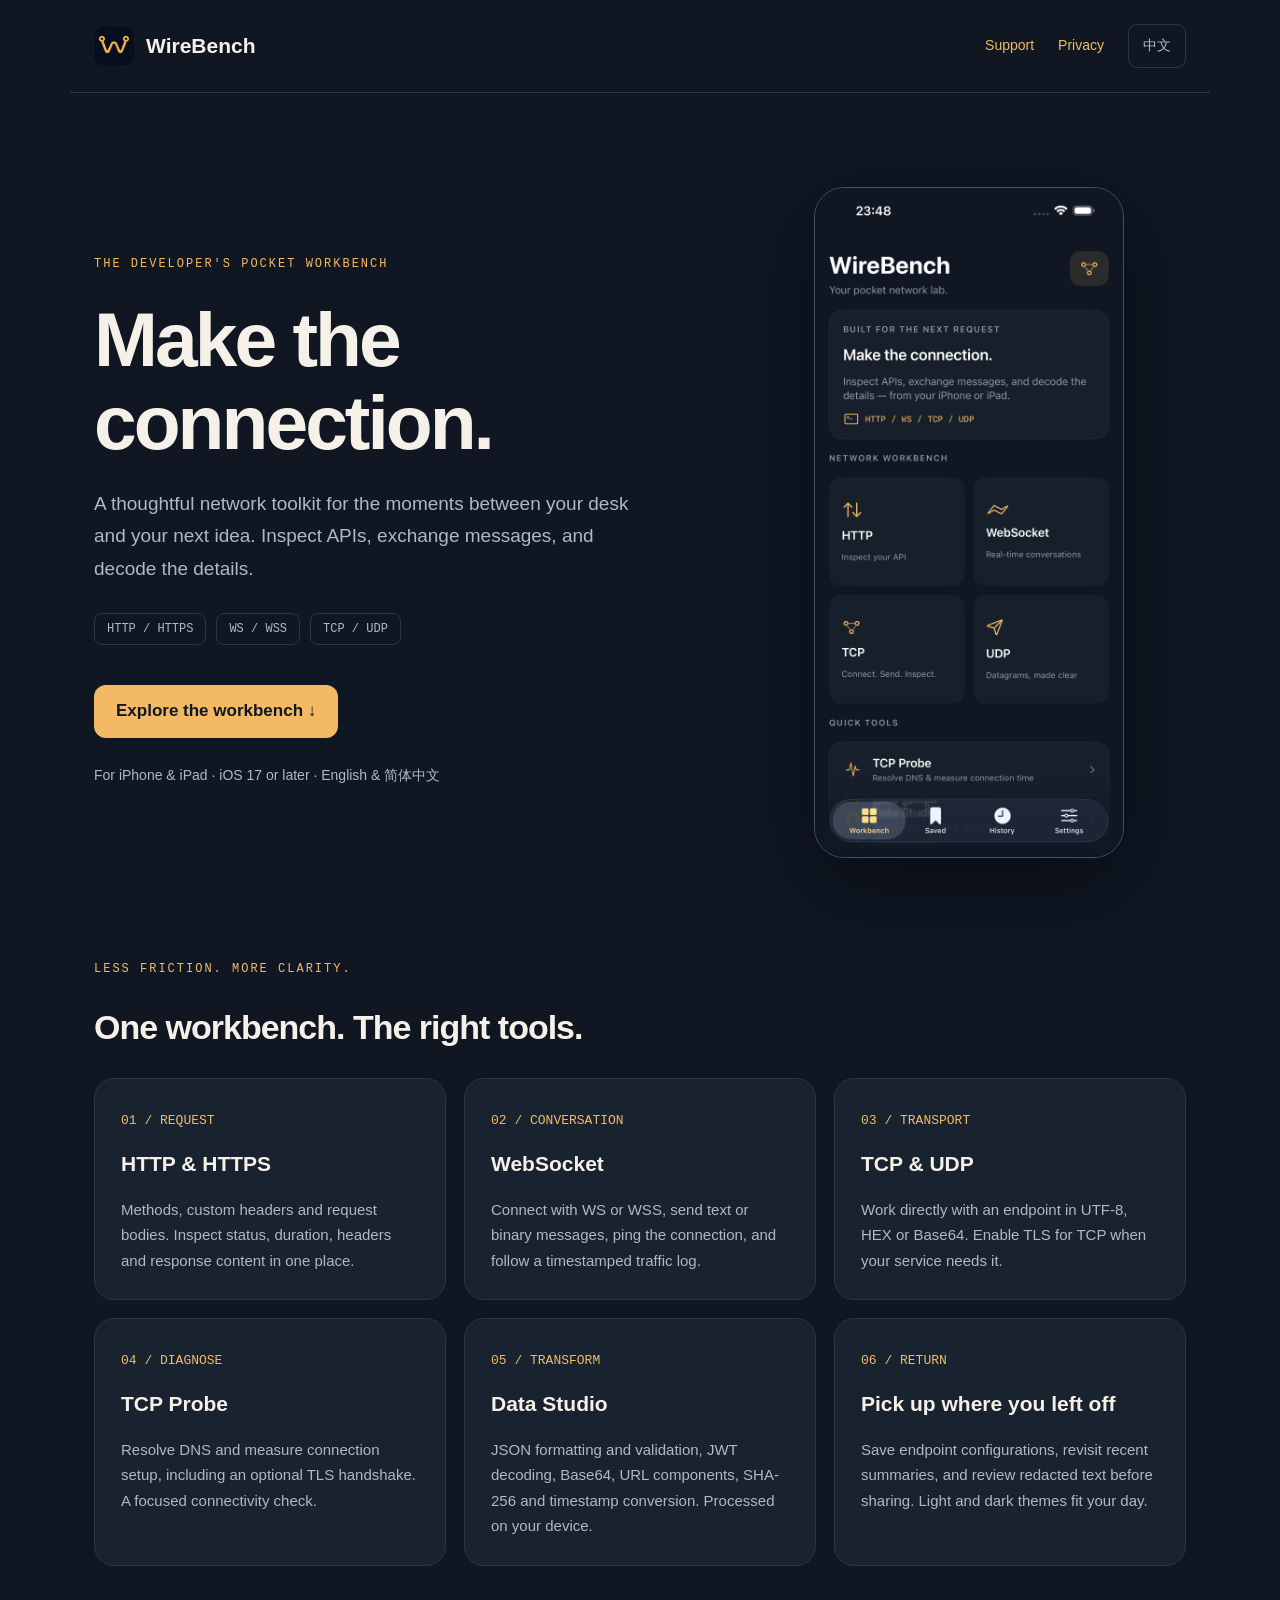
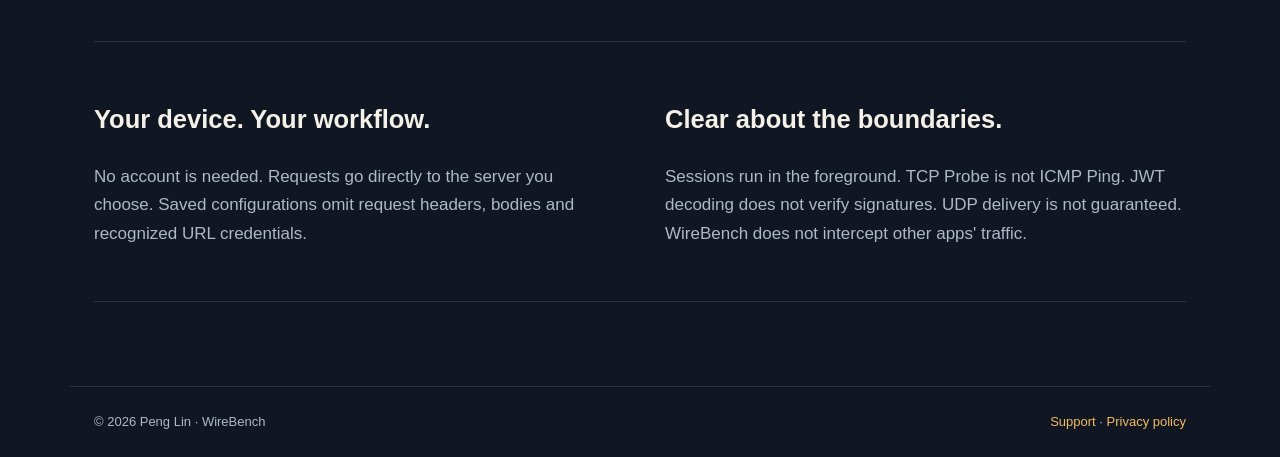
==== index.html @ ddaa2ca5 "Publish WireBench marketing privacy and support pages" ====
<!doctype html><html lang="en"><head><meta charset="utf-8"><meta name="viewport" content="width=device-width,initial-scale=1"><meta name="description" content="WireBench — a native network workbench for iPhone and iPad. HTTP, WebSocket, TCP, UDP and everyday developer data tools."><meta name="theme-color" content="#101723"><title>WireBench — Your pocket network lab</title><link rel="icon" href="icon.png"><link rel="stylesheet" href="style.css"></head><body>
<header><a class="brand" href="./"><img src="icon.png" alt="">WireBench</a><nav><a href="support.html" data-en="Support" data-zh="使用支持">Support</a><a href="privacy.html" data-en="Privacy" data-zh="隐私政策">Privacy</a><button id="language" aria-label="Switch language">中文</button></nav></header>
<main><section class="hero"><div><p class="eyebrow" data-en="THE DEVELOPER'S POCKET WORKBENCH" data-zh="开发者的随身联调台">THE DEVELOPER'S POCKET WORKBENCH</p><h1 data-en="Make the<br>connection." data-zh="让连接，<br>清晰可见。">Make the<br>connection.</h1><p class="lead" data-en="A thoughtful network toolkit for the moments between your desk and your next idea. Inspect APIs, exchange messages, and decode the details." data-zh="为日常开发中的小任务准备。检查接口、收发报文、解析数据，在 iPhone 和 iPad 上把问题看清楚。">A thoughtful network toolkit for the moments between your desk and your next idea. Inspect APIs, exchange messages, and decode the details.</p><div class="pillrow"><span class="pill">HTTP / HTTPS</span><span class="pill">WS / WSS</span><span class="pill">TCP / UDP</span></div><a class="cta" href="#tools" data-en="Explore the workbench ↓" data-zh="了解工具能力 ↓">Explore the workbench ↓</a><p class="note" data-en="For iPhone & iPad · iOS 17 or later · English & 简体中文" data-zh="适用于 iPhone 与 iPad · iOS 17 及以上 · 中英文">For iPhone & iPad · iOS 17 or later · English & 简体中文</p></div><img class="shot" src="workbench.png" alt="WireBench running on iPhone, showing its network tools"></section>
<section id="tools"><p class="eyebrow" data-en="LESS FRICTION. MORE CLARITY." data-zh="让每一次联调更清晰">LESS FRICTION. MORE CLARITY.</p><h2 class="section-title" data-en="One workbench. The right tools." data-zh="一个工作台，装下常用工具。">One workbench. The right tools.</h2><div class="grid">
<article class="card"><span class="number">01 / REQUEST</span><h3>HTTP & HTTPS</h3><p data-en="Methods, custom headers and request bodies. Inspect status, duration, headers and response content in one place." data-zh="编辑请求方法、自定义请求头和请求体，在一处查看状态码、耗时与响应内容。">Methods, custom headers and request bodies. Inspect status, duration, headers and response content in one place.</p></article>
<article class="card"><span class="number">02 / CONVERSATION</span><h3>WebSocket</h3><p data-en="Connect with WS or WSS, send text or binary messages, ping the connection, and follow a timestamped traffic log." data-zh="连接 WS / WSS，发送文本或二进制消息，执行协议 Ping，并查看带时间戳的收发报文。">Connect with WS or WSS, send text or binary messages, ping the connection, and follow a timestamped traffic log.</p></article>
<article class="card"><span class="number">03 / TRANSPORT</span><h3>TCP & UDP</h3><p data-en="Work directly with an endpoint in UTF-8, HEX or Base64. Enable TLS for TCP when your service needs it." data-zh="直接与端点交换数据，支持 UTF-8、HEX 与 Base64。服务需要加密时，可为 TCP 启用 TLS。">Work directly with an endpoint in UTF-8, HEX or Base64. Enable TLS for TCP when your service needs it.</p></article>
<article class="card"><span class="number">04 / DIAGNOSE</span><h3 data-en="TCP Probe" data-zh="TCP 探测">TCP Probe</h3><p data-en="Resolve DNS and measure connection setup, including an optional TLS handshake. A focused connectivity check." data-zh="解析 DNS 并测量连接建立耗时，可包含 TLS 握手，快速检查服务端口的连通性。">Resolve DNS and measure connection setup, including an optional TLS handshake. A focused connectivity check.</p></article>
<article class="card"><span class="number">05 / TRANSFORM</span><h3 data-en="Data Studio" data-zh="数据工坊">Data Studio</h3><p data-en="JSON formatting and validation, JWT decoding, Base64, URL components, SHA-256 and timestamp conversion. Processed on your device." data-zh="JSON 格式化与校验、JWT 解码、Base64、URL 组件、SHA-256 与时间戳转换，均在本机处理。">JSON formatting and validation, JWT decoding, Base64, URL components, SHA-256 and timestamp conversion. Processed on your device.</p></article>
<article class="card"><span class="number">06 / RETURN</span><h3 data-en="Pick up where you left off" data-zh="常用端点，随时再用">Pick up where you left off</h3><p data-en="Save endpoint configurations, revisit recent summaries, and review redacted text before sharing. Light and dark themes fit your day." data-zh="保存端点配置，查看最近操作摘要，分享前检查脱敏内容。深浅色主题适应不同环境。">Save endpoint configurations, revisit recent summaries, and review redacted text before sharing. Light and dark themes fit your day.</p></article>
</div></section><section class="feature-band"><div><h2 data-en="Your device. Your workflow." data-zh="在你的设备上，按你的方式工作。">Your device. Your workflow.</h2><p data-en="No account is needed. Requests go directly to the server you choose. Saved configurations omit request headers, bodies and recognized URL credentials." data-zh="无需账号。请求直接发送到你选择的服务器。保存配置时会省略请求头、请求体与识别出的 URL 凭证。">No account is needed. Requests go directly to the server you choose. Saved configurations omit request headers, bodies and recognized URL credentials.</p></div><div><h2 data-en="Clear about the boundaries." data-zh="能力边界，同样清楚。">Clear about the boundaries.</h2><p data-en="Sessions run in the foreground. TCP Probe is not ICMP Ping. JWT decoding does not verify signatures. UDP delivery is not guaranteed. WireBench does not intercept other apps' traffic." data-zh="会话在前台运行。TCP 探测不是 ICMP Ping，JWT 解码不验证签名，UDP 不保证送达。WireBench 不截取其他 App 的流量。">Sessions run in the foreground. TCP Probe is not ICMP Ping. JWT decoding does not verify signatures. UDP delivery is not guaranteed. WireBench does not intercept other apps' traffic.</p></div></section></main>
<footer><span>© 2026 Peng Lin · WireBench</span><span><a href="support.html" data-en="Support" data-zh="使用支持">Support</a> · <a href="privacy.html" data-en="Privacy policy" data-zh="隐私政策">Privacy policy</a></span></footer><script src="language.js"></script></body></html>
---- style.css ----
:root{color-scheme:dark;--bg:#101723;--card:#19222f;--line:#2c3542;--ink:#f5f1e9;--muted:#aeb8c8;--gold:#f3ba63}*{box-sizing:border-box}html{scroll-behavior:smooth}body{margin:0;background:var(--bg);color:var(--ink);font:17px/1.7 -apple-system,BlinkMacSystemFont,"Segoe UI",sans-serif}a{color:var(--gold);text-decoration:none}a:hover{text-decoration:underline}header,main,footer{max-width:1140px;margin:auto;padding:24px}header{display:flex;justify-content:space-between;align-items:center;border-bottom:1px solid var(--line);gap:24px}.brand{display:flex;align-items:center;gap:12px;color:var(--ink);font-size:21px;font-weight:700}.brand img{width:40px;height:40px;border-radius:10px}nav{display:flex;gap:24px;align-items:center;font-size:14px}button{background:transparent;color:var(--muted);border:1px solid var(--line);padding:9px 14px;border-radius:9px;font:inherit;cursor:pointer}button:hover{border-color:var(--gold)}.hero{display:grid;grid-template-columns:1.15fr 0.85fr;gap:70px;align-items:center;padding:70px 0 90px}.eyebrow{font:12px/1.6 ui-monospace,monospace;letter-spacing:2px;color:var(--gold);text-transform:uppercase}h1{font-size:clamp(46px,6vw,78px);line-height:1.08;letter-spacing:-3px;font-weight:650;margin:24px 0}h1 em{font-style:normal;color:var(--gold)}.lead{color:var(--muted);font-size:19px;max-width:550px}.pillrow{display:flex;gap:10px;flex-wrap:wrap;margin:28px 0}.pill{border:1px solid var(--line);padding:5px 12px;border-radius:8px;color:var(--muted);font:12px/1.7 ui-monospace,monospace}.cta{display:inline-block;background:var(--gold);color:var(--bg);border-radius:12px;padding:12px 22px;font-weight:650;margin:12px 14px 12px 0}.shot{max-width:310px;width:100%;border-radius:30px;border:1px solid #415063;box-shadow:0 25px 85px #0007;display:block;margin:auto}.section-title{font-size:34px;letter-spacing:-1px;line-height:1.2}.grid{display:grid;grid-template-columns:repeat(3,1fr);gap:18px;margin:30px 0 75px}.card{background:var(--card);border:1px solid var(--line);border-radius:20px;padding:26px}.card h3{font-size:21px;margin:12px 0}.card p{color:var(--muted);font-size:15px;margin-bottom:0}.number{font:13px ui-monospace,monospace;color:var(--gold)}.feature-band{border-top:1px solid var(--line);border-bottom:1px solid var(--line);padding:35px 0;display:grid;grid-template-columns:1fr 1fr;gap:50px}.feature-band p{color:var(--muted)}.note{font-size:14px;color:var(--muted)}footer{margin-top:60px;border-top:1px solid var(--line);display:flex;justify-content:space-between;gap:25px;color:var(--muted);font-size:13px}.document{max-width:800px;margin:50px auto 80px}.document h1{font-size:48px;letter-spacing:-1.6px}.document h2{font-size:22px;margin-top:36px}.document p,.document li{color:var(--muted)}.document a{overflow-wrap:anywhere}[hidden]{display:none!important}@media(max-width:760px){header{flex-wrap:wrap}nav{gap:16px}.hero{grid-template-columns:1fr;gap:40px;padding:38px 0 65px}h1{letter-spacing:-2px}.hero .shot{max-width:270px}.grid{grid-template-columns:1fr}.feature-band{grid-template-columns:1fr;gap:15px}footer{flex-direction:column}.document h1{font-size:38px}}@media(prefers-reduced-motion:reduce){html{scroll-behavior:auto}}
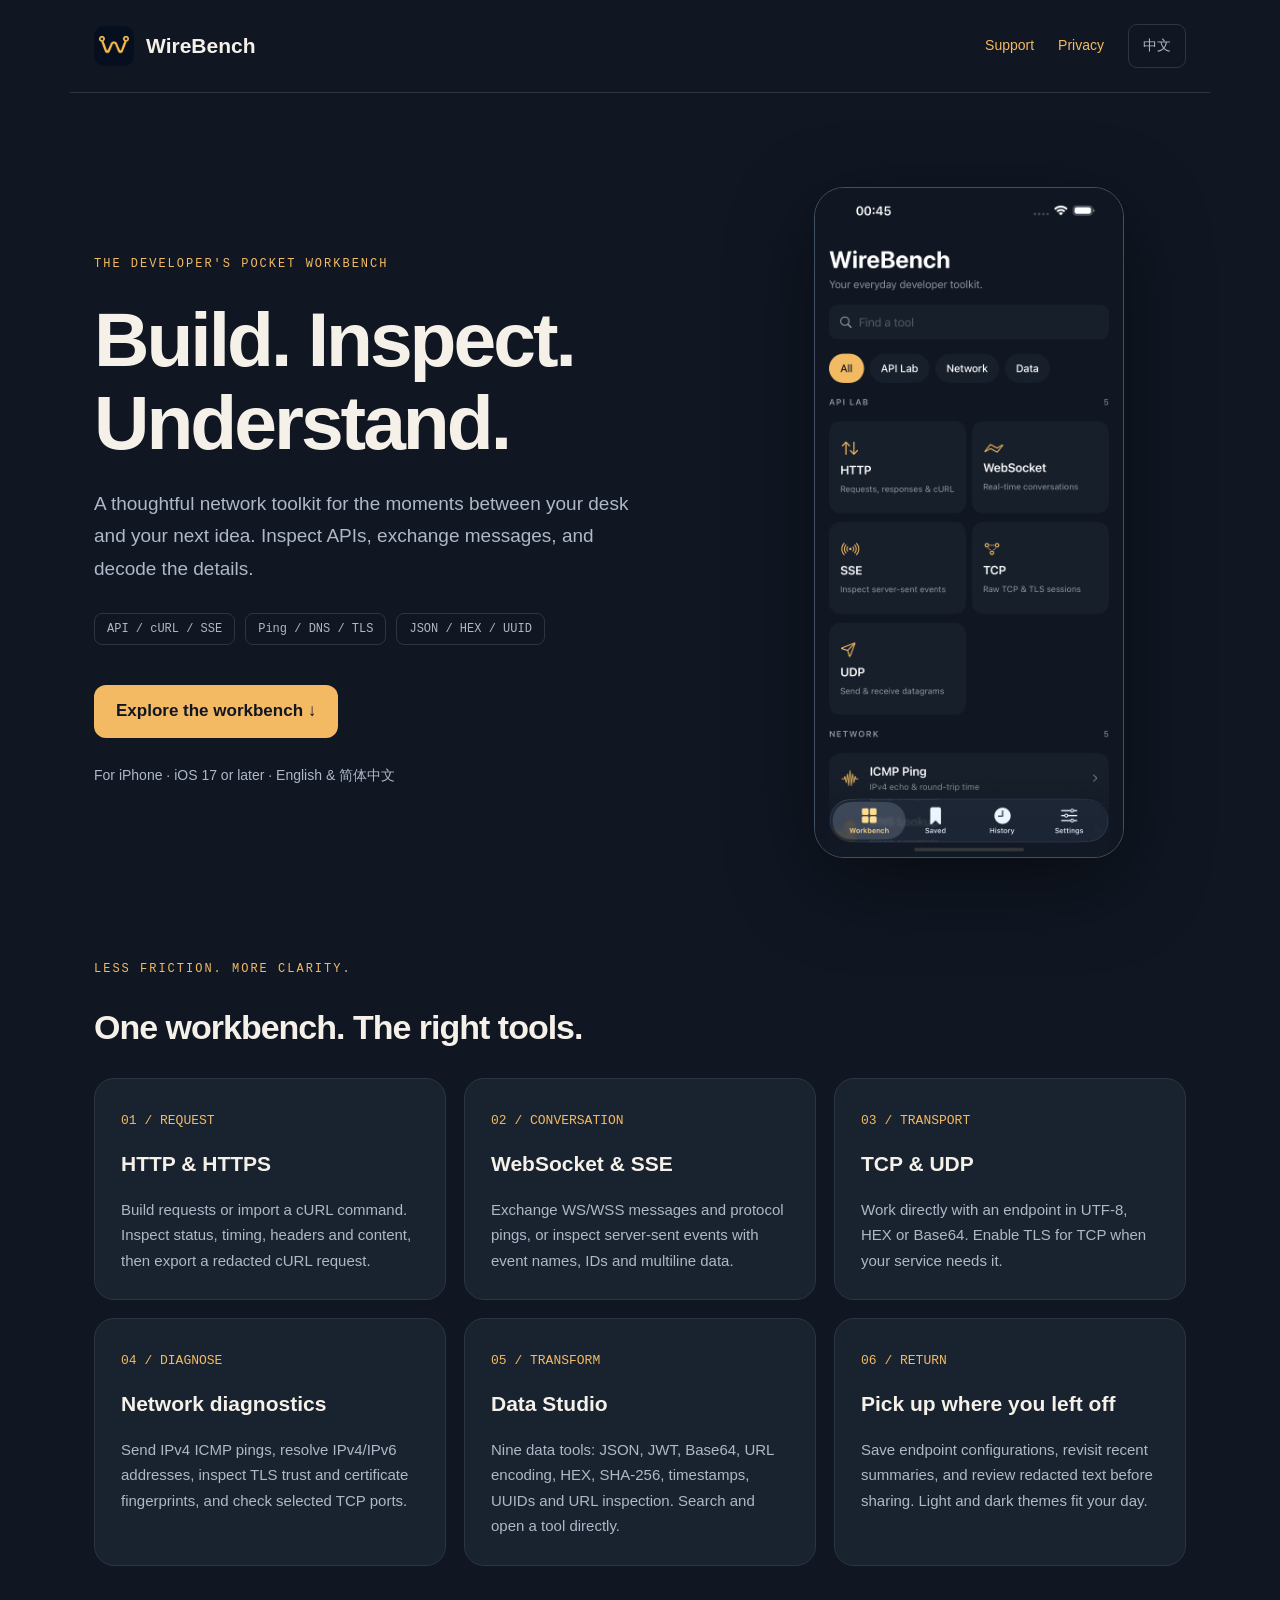
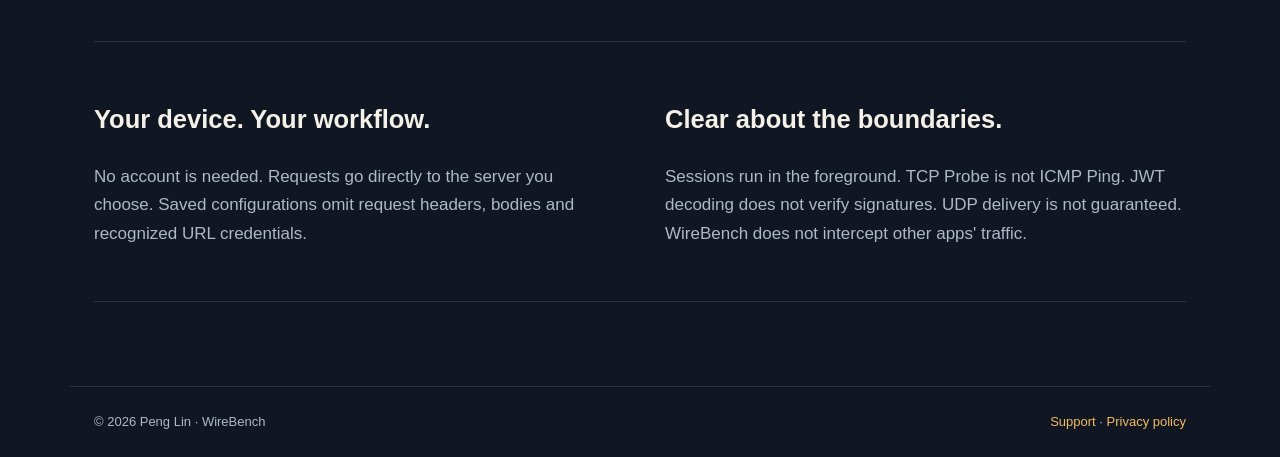
==== commit 81f8e514: "Expand WireBench developer toolkit for iPhone" ====
--- a/index.html
+++ b/index.html
@@ -1,12 +1,12 @@
-<!doctype html><html lang="en"><head><meta charset="utf-8"><meta name="viewport" content="width=device-width,initial-scale=1"><meta name="description" content="WireBench — a native network workbench for iPhone and iPad. HTTP, WebSocket, TCP, UDP and everyday developer data tools."><meta name="theme-color" content="#101723"><title>WireBench — Your pocket network lab</title><link rel="icon" href="icon.png"><link rel="stylesheet" href="style.css"></head><body>
+<!doctype html><html lang="en"><head><meta charset="utf-8"><meta name="viewport" content="width=device-width,initial-scale=1"><meta name="description" content="WireBench — a native network workbench for iPhone. API clients, ICMP Ping, DNS, TLS, cURL and everyday data tools."><meta name="theme-color" content="#101723"><title>WireBench — Your everyday developer toolkit</title><link rel="icon" href="icon.png"><link rel="stylesheet" href="style.css"></head><body>
 <header><a class="brand" href="./"><img src="icon.png" alt="">WireBench</a><nav><a href="support.html" data-en="Support" data-zh="使用支持">Support</a><a href="privacy.html" data-en="Privacy" data-zh="隐私政策">Privacy</a><button id="language" aria-label="Switch language">中文</button></nav></header>
-<main><section class="hero"><div><p class="eyebrow" data-en="THE DEVELOPER'S POCKET WORKBENCH" data-zh="开发者的随身联调台">THE DEVELOPER'S POCKET WORKBENCH</p><h1 data-en="Make the<br>connection." data-zh="让连接，<br>清晰可见。">Make the<br>connection.</h1><p class="lead" data-en="A thoughtful network toolkit for the moments between your desk and your next idea. Inspect APIs, exchange messages, and decode the details." data-zh="为日常开发中的小任务准备。检查接口、收发报文、解析数据，在 iPhone 和 iPad 上把问题看清楚。">A thoughtful network toolkit for the moments between your desk and your next idea. Inspect APIs, exchange messages, and decode the details.</p><div class="pillrow"><span class="pill">HTTP / HTTPS</span><span class="pill">WS / WSS</span><span class="pill">TCP / UDP</span></div><a class="cta" href="#tools" data-en="Explore the workbench ↓" data-zh="了解工具能力 ↓">Explore the workbench ↓</a><p class="note" data-en="For iPhone & iPad · iOS 17 or later · English & 简体中文" data-zh="适用于 iPhone 与 iPad · iOS 17 及以上 · 中英文">For iPhone & iPad · iOS 17 or later · English & 简体中文</p></div><img class="shot" src="workbench.png" alt="WireBench running on iPhone, showing its network tools"></section>
+<main><section class="hero"><div><p class="eyebrow" data-en="THE DEVELOPER'S POCKET WORKBENCH" data-zh="开发者的随身联调台">THE DEVELOPER'S POCKET WORKBENCH</p><h1 data-en="Build. Inspect.<br>Understand." data-zh="开发所需，<br>随手可用。">Build. Inspect.<br>Understand.</h1><p class="lead" data-en="A thoughtful network toolkit for the moments between your desk and your next idea. Inspect APIs, exchange messages, and decode the details." data-zh="为日常开发中的小任务准备。检查接口、收发报文、解析数据，在 iPhone 上把问题看清楚。">A thoughtful network toolkit for the moments between your desk and your next idea. Inspect APIs, exchange messages, and decode the details.</p><div class="pillrow"><span class="pill">API / cURL / SSE</span><span class="pill">Ping / DNS / TLS</span><span class="pill">JSON / HEX / UUID</span></div><a class="cta" href="#tools" data-en="Explore the workbench ↓" data-zh="了解工具能力 ↓">Explore the workbench ↓</a><p class="note" data-en="For iPhone · iOS 17 or later · English & 简体中文" data-zh="适用于 iPhone · iOS 17 及以上 · 中英文">For iPhone · iOS 17 or later · English & 简体中文</p></div><img class="shot" src="workbench.png" alt="WireBench running on iPhone, showing its network tools"></section>
 <section id="tools"><p class="eyebrow" data-en="LESS FRICTION. MORE CLARITY." data-zh="让每一次联调更清晰">LESS FRICTION. MORE CLARITY.</p><h2 class="section-title" data-en="One workbench. The right tools." data-zh="一个工作台，装下常用工具。">One workbench. The right tools.</h2><div class="grid">
-<article class="card"><span class="number">01 / REQUEST</span><h3>HTTP & HTTPS</h3><p data-en="Methods, custom headers and request bodies. Inspect status, duration, headers and response content in one place." data-zh="编辑请求方法、自定义请求头和请求体，在一处查看状态码、耗时与响应内容。">Methods, custom headers and request bodies. Inspect status, duration, headers and response content in one place.</p></article>
-<article class="card"><span class="number">02 / CONVERSATION</span><h3>WebSocket</h3><p data-en="Connect with WS or WSS, send text or binary messages, ping the connection, and follow a timestamped traffic log." data-zh="连接 WS / WSS，发送文本或二进制消息，执行协议 Ping，并查看带时间戳的收发报文。">Connect with WS or WSS, send text or binary messages, ping the connection, and follow a timestamped traffic log.</p></article>
+<article class="card"><span class="number">01 / REQUEST</span><h3>HTTP & HTTPS</h3><p data-en="Build requests or import a cURL command. Inspect status, timing, headers and content, then export a redacted cURL request." data-zh="编辑请求或导入 cURL，查看状态码、耗时、响应头和内容，再导出脱敏后的 cURL 请求。">Build requests or import a cURL command. Inspect status, timing, headers and content, then export a redacted cURL request.</p></article>
+<article class="card"><span class="number">02 / CONVERSATION</span><h3>WebSocket & SSE</h3><p data-en="Exchange WS/WSS messages and protocol pings, or inspect server-sent events with event names, IDs and multiline data." data-zh="收发 WS / WSS 消息与协议 Ping，或订阅 SSE，查看事件类型、ID 和多行数据。">Exchange WS/WSS messages and protocol pings, or inspect server-sent events with event names, IDs and multiline data.</p></article>
 <article class="card"><span class="number">03 / TRANSPORT</span><h3>TCP & UDP</h3><p data-en="Work directly with an endpoint in UTF-8, HEX or Base64. Enable TLS for TCP when your service needs it." data-zh="直接与端点交换数据，支持 UTF-8、HEX 与 Base64。服务需要加密时，可为 TCP 启用 TLS。">Work directly with an endpoint in UTF-8, HEX or Base64. Enable TLS for TCP when your service needs it.</p></article>
-<article class="card"><span class="number">04 / DIAGNOSE</span><h3 data-en="TCP Probe" data-zh="TCP 探测">TCP Probe</h3><p data-en="Resolve DNS and measure connection setup, including an optional TLS handshake. A focused connectivity check." data-zh="解析 DNS 并测量连接建立耗时，可包含 TLS 握手，快速检查服务端口的连通性。">Resolve DNS and measure connection setup, including an optional TLS handshake. A focused connectivity check.</p></article>
-<article class="card"><span class="number">05 / TRANSFORM</span><h3 data-en="Data Studio" data-zh="数据工坊">Data Studio</h3><p data-en="JSON formatting and validation, JWT decoding, Base64, URL components, SHA-256 and timestamp conversion. Processed on your device." data-zh="JSON 格式化与校验、JWT 解码、Base64、URL 组件、SHA-256 与时间戳转换，均在本机处理。">JSON formatting and validation, JWT decoding, Base64, URL components, SHA-256 and timestamp conversion. Processed on your device.</p></article>
+<article class="card"><span class="number">04 / DIAGNOSE</span><h3 data-en="Network diagnostics" data-zh="网络诊断">Network diagnostics</h3><p data-en="Send IPv4 ICMP pings, resolve IPv4/IPv6 addresses, inspect TLS trust and certificate fingerprints, and check selected TCP ports." data-zh="发送 IPv4 ICMP Ping，查询 IPv4 / IPv6 地址，检查 TLS 信任与证书指纹，检测指定 TCP 端口。">Send IPv4 ICMP pings, resolve IPv4/IPv6 addresses, inspect TLS trust and certificate fingerprints, and check selected TCP ports.</p></article>
+<article class="card"><span class="number">05 / TRANSFORM</span><h3 data-en="Data Studio" data-zh="数据工坊">Data Studio</h3><p data-en="Nine data tools: JSON, JWT, Base64, URL encoding, HEX, SHA-256, timestamps, UUIDs and URL inspection. Search and open a tool directly." data-zh="九种数据工具：JSON、JWT、Base64、URL 编解码、HEX、SHA-256、时间戳、UUID、URL 解析。支持搜索和直接打开。">Nine data tools: JSON, JWT, Base64, URL encoding, HEX, SHA-256, timestamps, UUIDs and URL inspection. Search and open a tool directly.</p></article>
 <article class="card"><span class="number">06 / RETURN</span><h3 data-en="Pick up where you left off" data-zh="常用端点，随时再用">Pick up where you left off</h3><p data-en="Save endpoint configurations, revisit recent summaries, and review redacted text before sharing. Light and dark themes fit your day." data-zh="保存端点配置，查看最近操作摘要，分享前检查脱敏内容。深浅色主题适应不同环境。">Save endpoint configurations, revisit recent summaries, and review redacted text before sharing. Light and dark themes fit your day.</p></article>
 </div></section><section class="feature-band"><div><h2 data-en="Your device. Your workflow." data-zh="在你的设备上，按你的方式工作。">Your device. Your workflow.</h2><p data-en="No account is needed. Requests go directly to the server you choose. Saved configurations omit request headers, bodies and recognized URL credentials." data-zh="无需账号。请求直接发送到你选择的服务器。保存配置时会省略请求头、请求体与识别出的 URL 凭证。">No account is needed. Requests go directly to the server you choose. Saved configurations omit request headers, bodies and recognized URL credentials.</p></div><div><h2 data-en="Clear about the boundaries." data-zh="能力边界，同样清楚。">Clear about the boundaries.</h2><p data-en="Sessions run in the foreground. TCP Probe is not ICMP Ping. JWT decoding does not verify signatures. UDP delivery is not guaranteed. WireBench does not intercept other apps' traffic." data-zh="会话在前台运行。TCP 探测不是 ICMP Ping，JWT 解码不验证签名，UDP 不保证送达。WireBench 不截取其他 App 的流量。">Sessions run in the foreground. TCP Probe is not ICMP Ping. JWT decoding does not verify signatures. UDP delivery is not guaranteed. WireBench does not intercept other apps' traffic.</p></div></section></main>
 <footer><span>© 2026 Peng Lin · WireBench</span><span><a href="support.html" data-en="Support" data-zh="使用支持">Support</a> · <a href="privacy.html" data-en="Privacy policy" data-zh="隐私政策">Privacy policy</a></span></footer><script src="language.js"></script></body></html>
